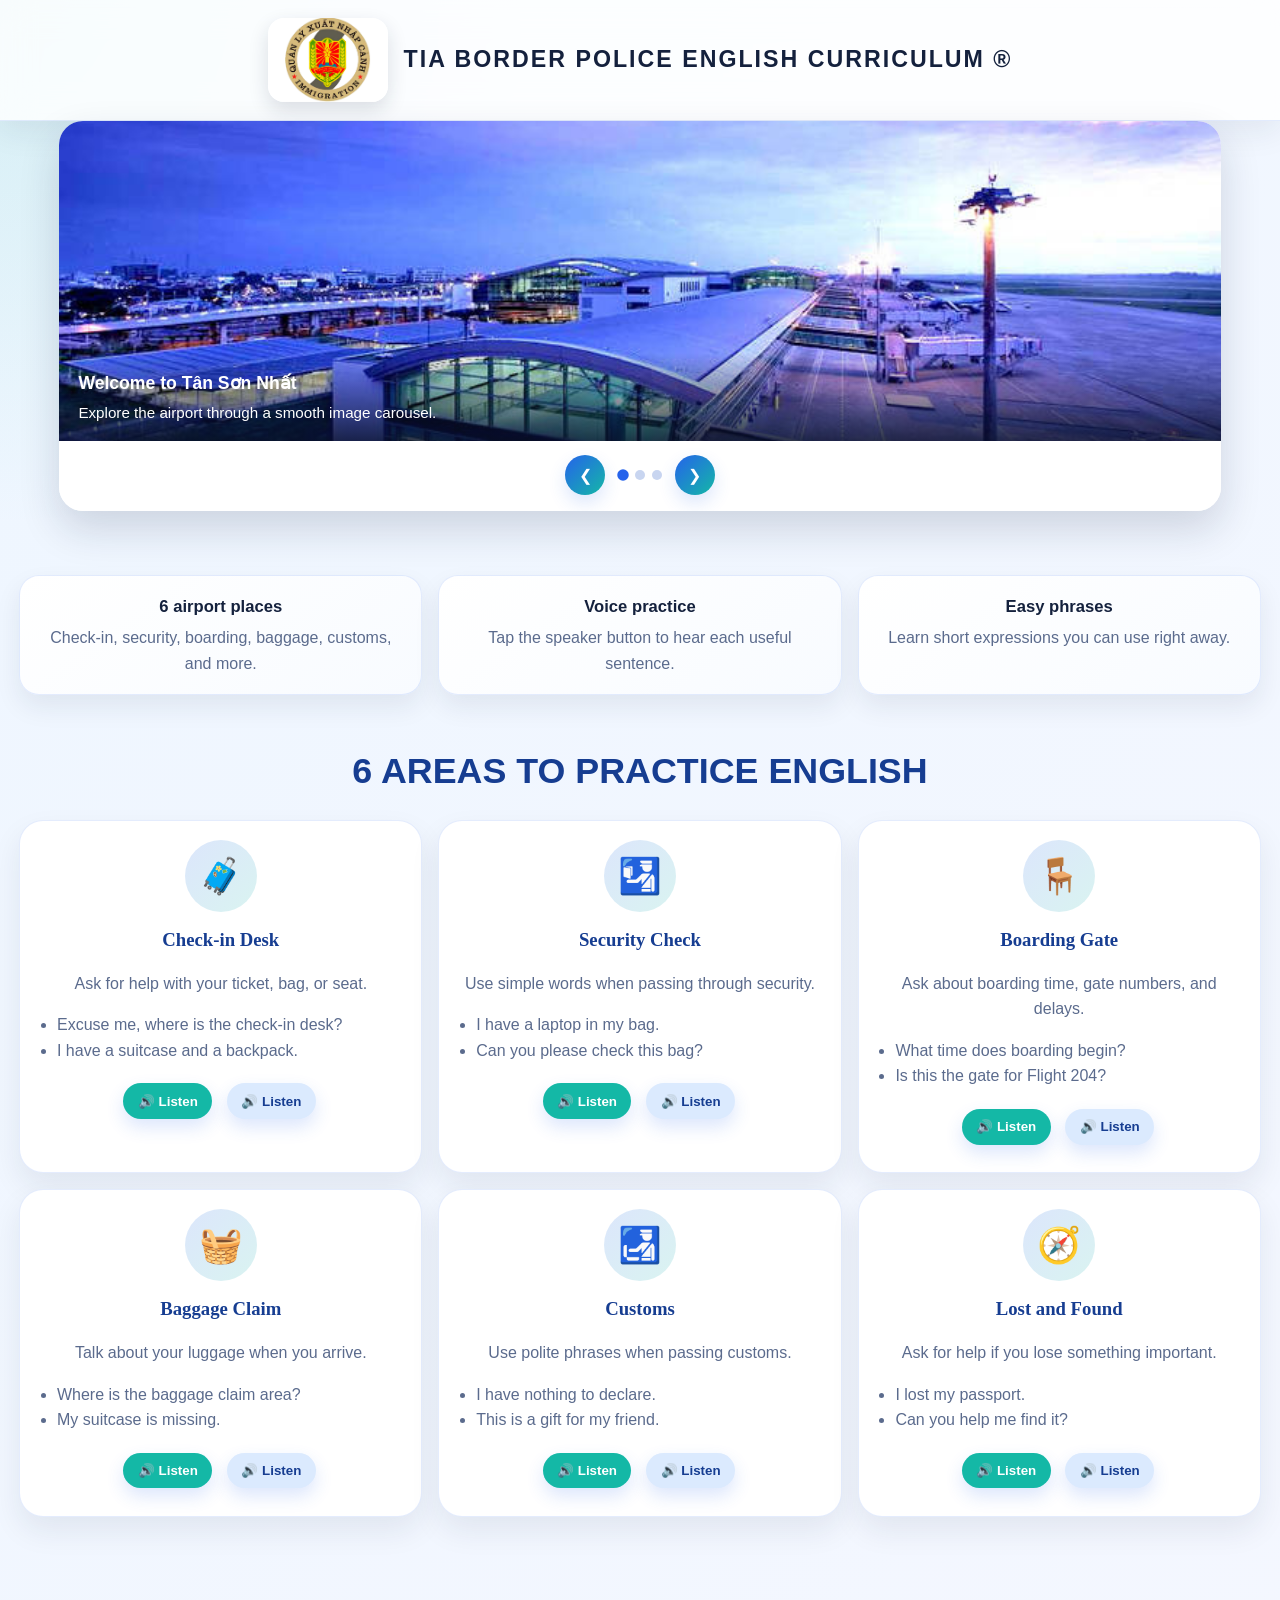
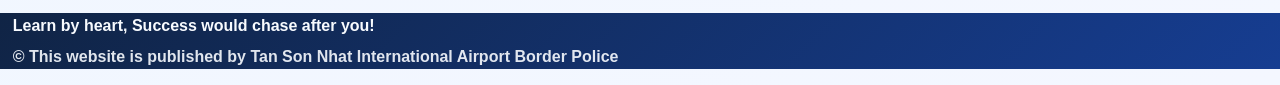
==== index.html @ 846917d7 "Add files via upload" ====
<!DOCTYPE html>
<html lang="en">
  <head>
    <meta charset="UTF-8" />
    <meta name="viewport" content="width=device-width, initial-scale=1.0, maximun-scale = 1.0, user-scalable = no" />
    <title>TanSonNhat English Curriculum</title>
    <link rel="stylesheet" href="index.css" />
  </head>



  <body>
    <div class="page-transition" aria-hidden="true"></div>

    <header class="hero">
      <div class="hero-text">
        <img src="pages/A08Logo.jpg" alt="Test" id="A08Logo" />
        <p class="eyebrow" id="headertitle">TIA BORDER POLICE ENGLISH CURRICULUM &#174</p>
      </div>
    </header>
    <!--<div id = "banner">
    </div>--> 

    <section class="image-gallery" aria-label="Airport highlights slideshow">
      <div class="gallery-shell">
        <div class="gallery-track">
          <div class="gallery-slide active">
            <img src="pages/project-tansonnhat.jpg" alt="Tan Son Nhat airport terminal" />
            <div class="gallery-caption">
              <h3>Welcome to Tân Sơn Nhất</h3>
              <p>Explore the airport through a smooth image carousel.</p>
            </div>
          </div>
          <div class="gallery-slide">
            <img src="pages/BG-TSN.png" alt="Airport map and background" />
            <div class="gallery-caption">
              <h3>Airport Map</h3>
              <p>See key locations and travel areas in one view.</p>
            </div>
          </div>
          <div class="gallery-slide">
            <img src="pages/T2-TSN-Map.jpg" alt="Terminal 2 map" />
            <div class="gallery-caption">
              <h3>Terminal 2 Highlights</h3>
              <p>Useful visual references for travelers and learners.</p>
            </div>
          </div>
        </div>

        <div class="gallery-controls">
          <button class="gallery-btn prev" type="button" aria-label="Previous image">&#10094;</button>
          <div class="gallery-dots" aria-label="Carousel navigation">
            <button class="gallery-dot active" type="button" data-index="0" aria-label="Show image 1"></button>
            <button class="gallery-dot" type="button" data-index="1" aria-label="Show image 2"></button>
            <button class="gallery-dot" type="button" data-index="2" aria-label="Show image 3"></button>
          </div>
          <button class="gallery-btn next" type="button" aria-label="Next image">&#10095;</button>
        </div>
      </div>
    </section>
    
    <main>
      <section class="info-strip">
        <div>
          <strong>6 airport places</strong>
          <p>Check-in, security, boarding, baggage, customs, and more.</p>
        </div>
        <div>
          <strong>Voice practice</strong>
          <p>Tap the speaker button to hear each useful sentence.</p>
        </div>
        <div>
          <strong>Easy phrases</strong>
          <p>Learn short expressions you can use right away.</p>
        </div>
      </section>
          




      <section id="scenarios" class="scenarios">
        <h1 id = "Area-header">6 AREAS TO PRACTICE ENGLISH</h1>

        <div class="main-card-grid">
          <article class="scene-card">
            <div><a class="scene-illustration" href="pages/Check-in-Desk.html">🧳</a></div>
            <h3>Check-in Desk</h3>
            <p>Ask for help with your ticket, bag, or seat.</p>
            <ul>
              <li>Excuse me, where is the check-in desk?</li>
              <li>I have a suitcase and a backpack.</li>
            </ul>
            <button class="speak-btn" data-text="Excuse me, where is the check-in desk?">
              🔊 Listen
            </button>
            <button class="speak-btn secondary" data-text="I have a suitcase and a backpack.">
              🔊 Listen
            </button>
          </article>

          <article class="scene-card">
            <div><a class= "scene-illustration" href="pages/Security-Check.html"> 🛂</a></div>
            <h3>Security Check</h3>
            <p>Use simple words when passing through security.</p>
            <ul>
              <li>I have a laptop in my bag.</li>
              <li>Can you please check this bag?</li>
            </ul>
            <button class="speak-btn" data-text="I have a laptop in my bag.">🔊 Listen</button>
            <button class="speak-btn secondary" data-text="Can you please check this bag?">
              🔊 Listen
            </button>
          </article>

          <article class="scene-card">
            <div><a class="scene-illustration" href="pages/BoardingGate.html">🪑</a></div>
            <h3>Boarding Gate</h3>
            <p>Ask about boarding time, gate numbers, and delays.</p>
            <ul>
              <li>What time does boarding begin?</li>
              <li>Is this the gate for Flight 204?</li>
            </ul>
            <button class="speak-btn" data-text="What time does boarding begin?">🔊 Listen</button>
            <button class="speak-btn secondary" data-text="Is this the gate for Flight 204?">
              🔊 Listen
            </button>
          </article>

          <article class="scene-card">
            <div><a class="scene-illustration" href="pages/BaggageClaim.html">🧺</a></div>
            <h3>Baggage Claim</h3>
            <p>Talk about your luggage when you arrive.</p>
            <ul>
              <li>Where is the baggage claim area?</li>
              <li>My suitcase is missing.</li>
            </ul>
            <button class="speak-btn" data-text="Where is the baggage claim area?">🔊 Listen</button>
            <button class="speak-btn secondary" data-text="My suitcase is missing.">
              🔊 Listen
            </button>
          </article>

          <article class="scene-card">
            <div><a class="scene-illustration" href="pages/Customs.html">🛃</a></div>
            <h3>Customs</h3>
            <p>Use polite phrases when passing customs.</p>
            <ul>
              <li>I have nothing to declare.</li>
              <li>This is a gift for my friend.</li>
            </ul>
            <button class="speak-btn" data-text="I have nothing to declare.">🔊 Listen</button>
            <button class="speak-btn secondary" data-text="This is a gift for my friend.">
              🔊 Listen
            </button>
          </article>

          <article class="scene-card">
            <div><a class="scene-illustration" href="pages/LostandFound.html">🧭</a></div>
            <h3>Lost and Found</h3>
            <p>Ask for help if you lose something important.</p>
            <ul>
              <li>I lost my passport.</li>
              <li>Can you help me find it?</li>
            </ul>
            <button class="speak-btn" data-text="I lost my passport.">🔊 Listen</button>
            <button class="speak-btn secondary" data-text="Can you help me find it?">
              🔊 Listen
            </button>
          </article>
        </div>
      </section>
    </main>

    <script src="index.js"></script>
  </body>

  <footer class = "footer">
    <p id = "End-page">Learn by heart, Success would chase after you!</p>
    <p id = "footer-note">&copy This website is published by Tan Son Nhat International Airport Border Police</p>
  </footer>
</html>
---- index.css ----
:root {
  color-scheme: light;
  --bg: #f4f7ff;
  --card: #ffffff;
  --primary: #2563eb;
  --primary-dark: #163d91;
  --accent: #14b8a6;
  --accent-2: #7c3aed;
  --text: #14213d;
  --muted: #5b6b8d;
  --border: rgba(37, 99, 235, 0.12);
}

@keyframes colorBlink {
  0% { color: #22c55e; }
  50% { color: #2563eb; }
  100% { color: #ef4444; }
}

@keyframes floatUp {
  0% { transform: translateY(0); }
  50% { transform: translateY(-4px); }
  100% { transform: translateY(0); }
}

* {
  box-sizing: border-box;
}

body {
  margin: 0;
  padding: 0 0 1rem;
  box-sizing: border-box;
  font-family: "Segoe UI", Tahoma, Geneva, Verdana, sans-serif;
  color: var(--text);
  background:
    radial-gradient(circle at top left, rgba(20, 184, 166, 0.12), transparent 25%),
    linear-gradient(135deg, #eef6ff 0%, var(--bg) 100%);
  line-height: 1.6;
  position: relative;
  overflow-x: hidden;
}

.page-transition {
  position: fixed;
  inset: 0;
  background: linear-gradient(135deg, var(--primary), var(--accent));
  opacity: 0;
  pointer-events: none;
  z-index: 9999;
  transition: opacity 0.35s ease;
}

body.page-transitioning .page-transition {
  opacity: 1;
}

header.hero {
  position: relative;
  top: auto;
  z-index: auto;
  padding: 0;
}

.hero-text {
  display: flex;
  flex-wrap: wrap;
  justify-content: center;
  align-items: center;
  gap: 1rem;
  padding: 1.1rem 1.5rem;
  background: rgba(255, 255, 255, 0.82);
  backdrop-filter: blur(16px);
  box-shadow: 0 10px 30px rgba(20, 33, 61, 0.08);
  border-bottom: 1px solid var(--border);
}

.eyebrow {
  text-transform: uppercase;
  letter-spacing: 2px;
  color: var(--text);
  font-weight: 800;
  margin: 0;
  font-size: clamp(1rem, 2.5vw, 1.45rem);
  text-align: center;
  display: block;
  animation: colorBlink 1.8s infinite;
  font-family: Arial, Helvetica, sans-serif;
}

#A08Logo {
  width: min(100%, 120px);
  height: auto;
  border-radius: 16px;
  box-shadow: 0 8px 20px rgba(20, 33, 61, 0.14);
}

#main-menu {
  display: flex;
  gap: 0.75rem;
  flex-wrap: wrap;
  padding: 0;
  margin: 0;
  list-style: none;
}

.nav-links a.active,
.nav-links a:hover {
  color: white;
}

.nav-links a {
  padding: 0.75rem 1rem;
  margin: 0;
}

.top-nav ul {
  list-style-type: none;
  padding: 0;
  margin: 0;
  overflow: visible;
}

.top-nav a {
  color: var(--text);
  text-decoration: none;
  padding: 0.75rem 1rem;
  display: block;
  text-align: center;
  font-weight: 700;
}

.top-nav li {
  float: left;
}

#banner {
  background: linear-gradient(120deg, rgba(12, 74, 110, 0.55), rgba(37, 99, 235, 0.3)), url(pages/project-tansonnhat.jpg);
  background-size: cover;
  background-position: center;
  min-height: 280px;
  margin: 0 auto 1rem;
  border-radius: 0 0 24px 24px;
  box-shadow: 0 16px 40px rgba(20, 33, 61, 0.12);
}

.image-gallery {
  max-width: 1200px;
  margin: 0 auto 2rem;
  padding: 0 1.2rem;
  position: relative;
  z-index: 1;
}

.gallery-shell {
  border-radius: 24px;
  overflow: hidden;
  box-shadow: 0 18px 40px rgba(20, 33, 61, 0.16);
  background: var(--card);
}

.gallery-track {
  position: relative;
  min-height: 320px;
}

.gallery-slide {
  position: absolute;
  inset: 0;
  opacity: 0;
  transform: translateX(20px);
  transition: opacity 0.6s ease, transform 0.6s ease;
}

.gallery-slide.active {
  opacity: 1;
  transform: translateX(0);
}

.gallery-slide img {
  width: 100%;
  height: 320px;
  object-fit: cover;
  display: block;
}

.gallery-caption {
  position: absolute;
  left: 0;
  right: 0;
  bottom: 0;
  padding: 1rem 1.2rem;
  background: linear-gradient(180deg, transparent, rgba(8, 15, 35, 0.82));
  color: white;
}

.gallery-caption h3 {
  margin: 0 0 0.25rem;
  font-size: 1.1rem;
}

.gallery-caption p {
  margin: 0;
  font-size: 0.95rem;
}

.gallery-controls {
  display: flex;
  justify-content: center;
  align-items: center;
  gap: 0.8rem;
  padding: 0.9rem 1rem 1rem;
  background: rgba(255, 255, 255, 0.95);
}

.gallery-btn {
  border: none;
  border-radius: 999px;
  width: 40px;
  height: 40px;
  cursor: pointer;
  font-size: 1rem;
  color: white;
  background: linear-gradient(135deg, var(--primary), var(--accent));
  box-shadow: 0 8px 18px rgba(37, 99, 235, 0.16);
}

.gallery-dots {
  display: flex;
  gap: 0.45rem;
}

.gallery-dot {
  width: 10px;
  height: 10px;
  border: none;
  border-radius: 50%;
  background: #c8d5f0;
  cursor: pointer;
  padding: 0;
}

.gallery-dot.active {
  background: var(--primary);
  transform: scale(1.15);
}

main {
  max-width: 1280px;
  margin: 0 auto;
  padding: 2rem 1.2rem 3rem;
}

h1 {
  font-size: clamp(2rem, 4.5vw, 3rem);
  margin: 0 0 1rem;
  font-family: "Segoe UI", Tahoma, Geneva, Verdana, sans-serif;
}

.info-strip {
  display: grid;
  grid-template-columns: repeat(3, minmax(0, 1fr));
  gap: 1rem;
  margin: 0 auto 2rem;
  text-align: center;
}

.info-strip > div {
  background: linear-gradient(145deg, #ffffff, #f8fbff);
  border: 1px solid var(--border);
  border-radius: 20px;
  padding: 1.1rem 1rem;
  box-shadow: 0 12px 26px rgba(20, 33, 61, 0.08);
}

.info-strip strong {
  display: block;
  font-size: 1.04rem;
  margin-bottom: 0.3rem;
}

.info-strip p {
  margin: 0;
  color: var(--muted);
}

.scenarios {
  max-width: 1280px;
  margin: 0 auto;
  padding: 1rem 0 2rem;
  text-align: center;
}

#Area-header {
  margin-bottom: 1.2rem;
  font-size: clamp(1.7rem, 2.8vw, 2.3rem);
  font-weight: 800;
  color: var(--primary-dark);
}

.main-card-grid {
  display: grid;
  grid-template-columns: repeat(3, minmax(0, 1fr));
  gap: 1rem;
}

.scene-card {
  background: var(--card);
  border: 1px solid var(--border);
  border-radius: 24px;
  padding: 1.2rem;
  box-shadow: 0 14px 30px rgba(20, 33, 61, 0.08);
  text-align: center;
  transition: transform 0.2s ease, box-shadow 0.2s ease;
}

.scene-card:hover {
  transform: translateY(-4px);
  box-shadow: 0 18px 36px rgba(37, 99, 235, 0.15);
}

.scene-illustration {
  display: inline-flex;
  align-items: center;
  justify-content: center;
  width: 72px;
  height: 72px;
  border-radius: 50%;
  background: linear-gradient(135deg, rgba(37, 99, 235, 0.16), rgba(20, 184, 166, 0.16));
  font-size: 2.2rem;
  margin-bottom: 0.6rem;
  text-decoration: none;
  animation: floatUp 2.4s ease-in-out infinite;
}

.scene-card h3 {
  margin: 0.2rem 0 0.45rem;
  font-family: Georgia, "Times New Roman", Times, serif;
  color: var(--primary-dark);
}

.scene-card p,
.scene-card li {
  color: var(--muted);
}

.scene-card ul {
  padding-left: 1.2rem;
  margin: 0.6rem 0 0.9rem;
  text-align: left;
}

.speak-btn {
  border: none;
  border-radius: 999px;
  padding: 0.7rem 0.95rem;
  margin: 0.25rem;
  font-weight: 700;
  cursor: pointer;
  background: linear-gradient(135deg, var(--primary), var(--accent-2));
  color: white;
  box-shadow: 0 8px 18px rgba(37, 99, 235, 0.16);
  transition: transform 0.2s ease, box-shadow 0.2s ease;
}

.speak-btn:hover {
  transform: translateY(-2px);
  box-shadow: 0 10px 22px rgba(37, 99, 235, 0.22);
}

.speak-btn.secondary {
  background: linear-gradient(135deg, var(--accent), var(--primary));
}

.Home-btn,
.T1-btn,
.T2-btn,
.T3-btn {
  display: inline-flex;
  align-items: center;
  justify-content: center;
  min-width: 120px;
  padding: 0.75rem 1rem;
  border: 0;
  border-radius: 999px;
  box-shadow: 0 10px 22px rgba(151, 65, 252, 0.2);
  color: #ffffff;
  font-family: Phantomsans, sans-serif;
  font-size: 1rem;
  font-weight: 700;
  text-decoration: none;
  background-image: linear-gradient(135deg, #af40ff, #5b42f3 55%, #00ddeb);
  transition: transform 0.2s ease, box-shadow 0.2s ease;
}

.Home-btn:hover,
.T1-btn:hover,
.T2-btn:hover,
.T3-btn:hover {
  transform: translateY(-2px);
  box-shadow: 0 12px 24px rgba(151, 65, 252, 0.28);
}

.T1-btn::before {
  content: "Vocabulary";
}

.T2-btn::before {
  content: "Airport Map";
}

.T3-btn::before {
  content: "Quiz";
}

.primary-btn {
  display: inline-block;
  margin-top: 1rem;
  background: var(--primary);
  color: white;
  text-decoration: none;
  padding: 0.8rem 1.2rem;
  border-radius: 999px;
  font-weight: 700;
  transition: transform 0.2s ease, background 0.2s ease;
}

.primary-btn:hover {
  background: var(--primary-dark);
  transform: translateY(-2px);
}

.footer {
  background: linear-gradient(135deg, #102445, #163d91);
  color: #f8fbff;
  text-align: center;
  padding: 1.3rem 1rem 1.6rem;
  margin-top: 1rem;
}

#End-page {
  margin: 0 0 0.35rem;
  font-weight: 700;
}

#footer-note {
  margin: 0;
  opacity: 0.9;
}

@media (max-width: 900px) {
  .info-strip,
  .main-card-grid {
    grid-template-columns: repeat(2, minmax(0, 1fr));
  }
}

@media (max-width: 640px) {
  .hero-text {
    justify-content: center;
    text-align: center;
  }

  .info-strip,
  .main-card-grid {
    grid-template-columns: 1fr;
  }

  #main-menu {
    justify-content: center;
  }

  .top-nav li {
    float: none;
  }
}

.scene-card ul {
  padding-left: 1.1rem;
  margin: 0.6rem 0 1rem;
}

.speak-btn {
  border: none;
  background: var(--accent);
  color: white;
  padding: 0.65rem 0.9rem;
  border-radius: 999px;
  cursor: pointer;
  font-weight: 600;
  margin-right: 0.4rem;
  margin-bottom: 0.5rem;
}

.speak-btn.secondary {
  background: #dbeafe;
  color: var(--primary-dark);
}

.speak-btn:hover {
  transform: translateY(-1px);
}

@media (max-width: 900px) {
  .hero,
  .info-strip,
  .card-grid {
    grid-template-columns: 1fr;
  }

  .hero {
    padding-top: 2rem;
    align-items: left;
  }
}

.footer{
  align-items: center;
  font-weight: bold;
  font-family:'Segoe UI', Tahoma, Geneva, Verdana, sans-serif;
  text-align: left;
  padding: 0px 1%;

}
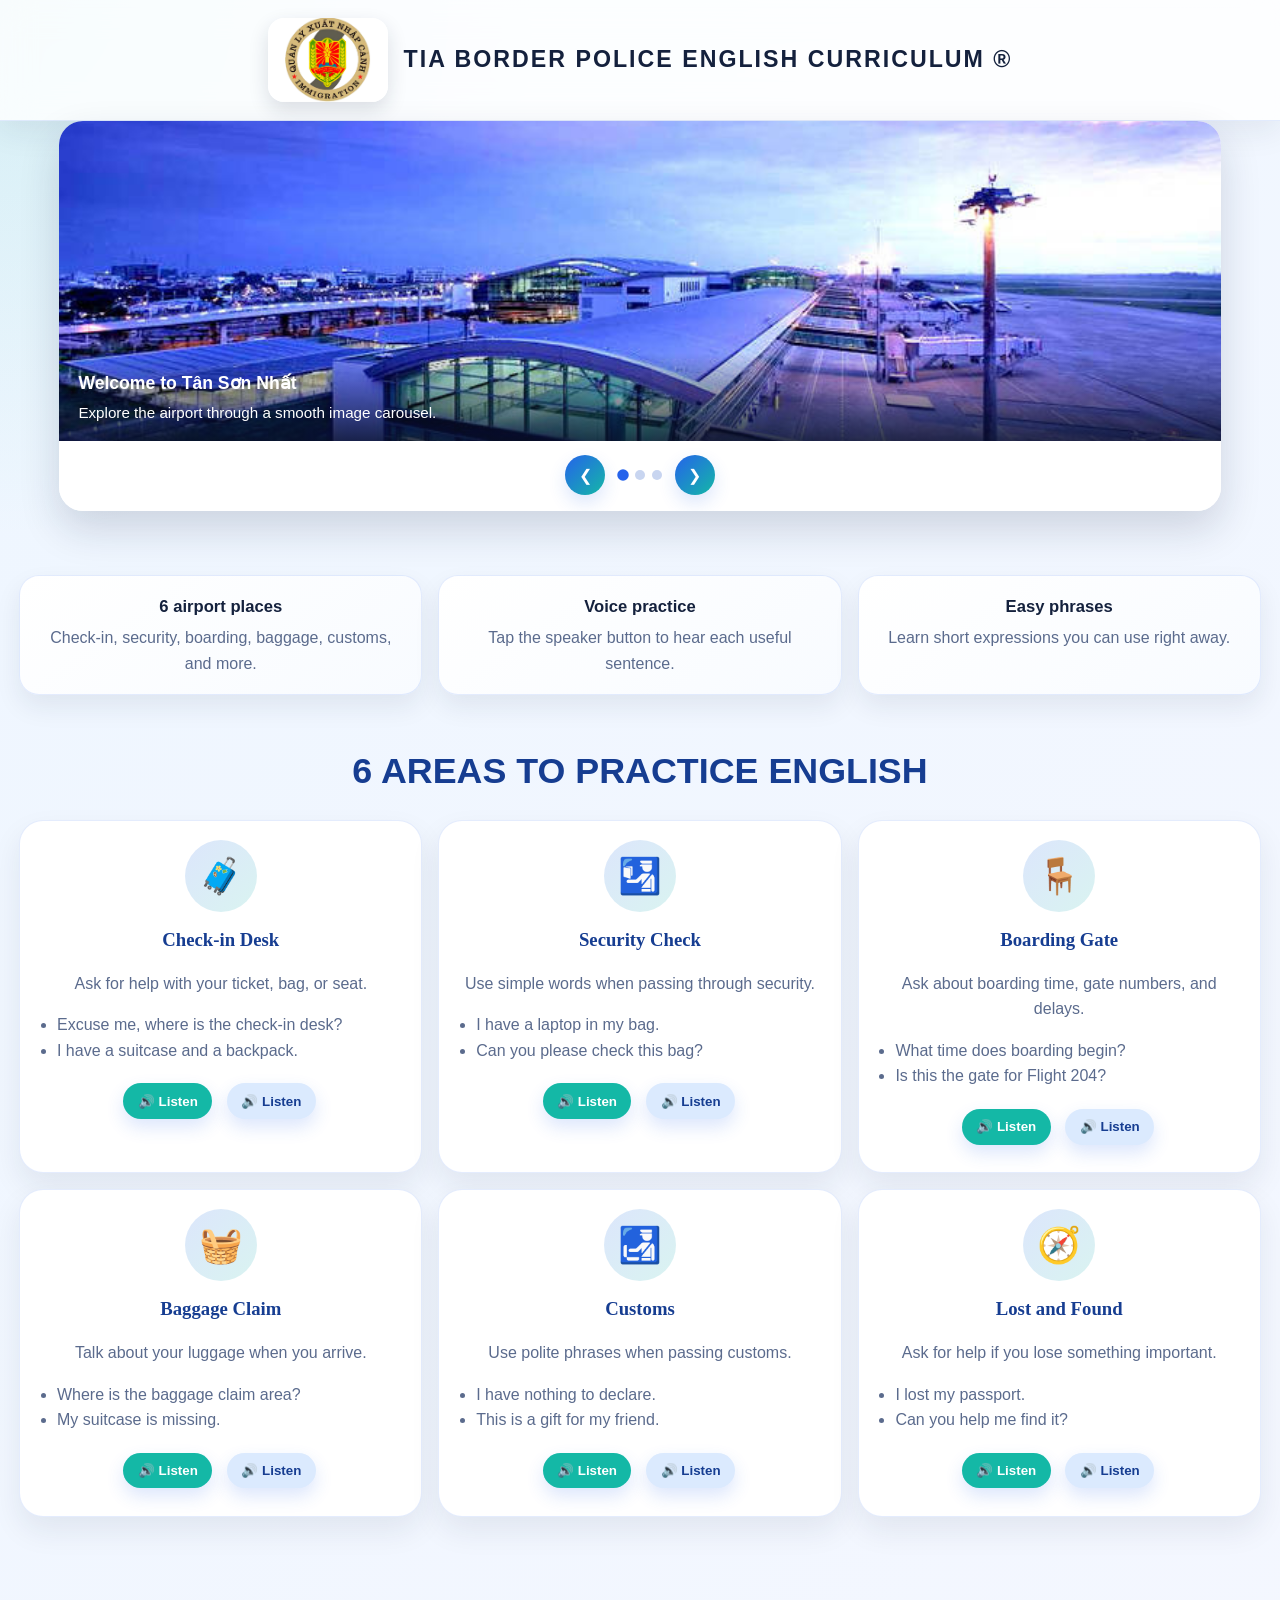
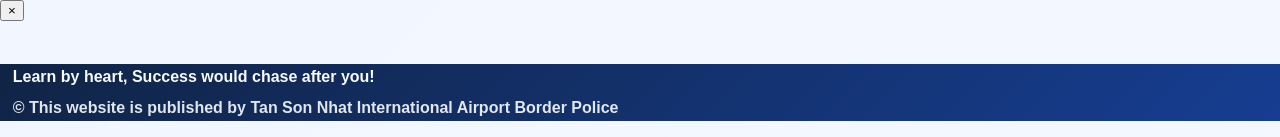
==== commit 94885abf: "Update index.html" ====
--- a/index.html
+++ b/index.html
@@ -25,21 +25,24 @@
       <div class="gallery-shell">
         <div class="gallery-track">
           <div class="gallery-slide active">
-            <img src="pages/project-tansonnhat.jpg" alt="Tan Son Nhat airport terminal" />
+            <!--<img src="pages/project-tansonnhat.jpg" alt="Tan Son Nhat airport terminal" />-->
+            <img class="gallery-zoomable" src="pages/project-tansonnhat.jpg" alt="Tan Son Nhat airport terminal" tabindex="0" role="button" aria-label="Open image preview" />
             <div class="gallery-caption">
               <h3>Welcome to Tân Sơn Nhất</h3>
               <p>Explore the airport through a smooth image carousel.</p>
             </div>
           </div>
           <div class="gallery-slide">
-            <img src="pages/BG-TSN.png" alt="Airport map and background" />
+            <!--<img src="pages/BG-TSN.png" alt="Airport map and background" />-->
+            <img class="gallery-zoomable" src="pages/BG-TSN.png" alt="Airport map and background" tabindex="0" role="button" aria-label="Open image preview" />
             <div class="gallery-caption">
               <h3>Airport Map</h3>
               <p>See key locations and travel areas in one view.</p>
             </div>
           </div>
           <div class="gallery-slide">
-            <img src="pages/T2-TSN-Map.jpg" alt="Terminal 2 map" />
+            <!--<img src="pages/T2-TSN-Map.jpg" alt="Terminal 2 map" />-->
+            <img class="gallery-zoomable" src="pages/T2-TSN-Map.jpg" alt="Terminal 2 map" tabindex="0" role="button" aria-label="Open image preview" />
             <div class="gallery-caption">
               <h3>Terminal 2 Highlights</h3>
               <p>Useful visual references for travelers and learners.</p>
@@ -172,6 +175,13 @@
       </section>
     </main>
 
+    <div class="zoom-modal" id="imageZoomModal" aria-hidden="true" role="dialog" aria-modal="true" aria-label="Image preview">
+      <button class="zoom-close" type="button" aria-label="Close preview">&times;</button>
+      <div class="zoom-modal-content">
+        <img src="" alt="" />
+      </div>
+    </div>
+
     <script src="index.js"></script>
   </body>
 
--- a/index.css
+++ b/index.css
@@ -44,15 +44,17 @@
 .page-transition {
   position: fixed;
   inset: 0;
-  background: linear-gradient(135deg, var(--primary), var(--accent));
+  background: linear-gradient(135deg, var(--primary), var(--accent), var(--accent-2));
   opacity: 0;
+  transform: scale(1.08);
   pointer-events: none;
   z-index: 9999;
-  transition: opacity 0.35s ease;
+  transition: opacity 0.35s ease, transform 0.35s ease;
 }
 
 body.page-transitioning .page-transition {
   opacity: 1;
+  transform: scale(1);
 }
 
 header.hero {
@@ -402,7 +404,7 @@
 }
 
 .T1-btn::before {
-  content: "Vocabulary";
+  content: "";
 }
 
 .T2-btn::before {
@@ -413,17 +415,7 @@
   content: "Quiz";
 }
 
-.primary-btn {
-  display: inline-block;
-  margin-top: 1rem;
-  background: var(--primary);
-  color: white;
-  text-decoration: none;
-  padding: 0.8rem 1.2rem;
-  border-radius: 999px;
-  font-weight: 700;
-  transition: transform 0.2s ease, background 0.2s ease;
-}
+
 
 .primary-btn:hover {
   background: var(--primary-dark);
@@ -521,4 +513,4 @@
   text-align: left;
   padding: 0px 1%;
 
-}+}
